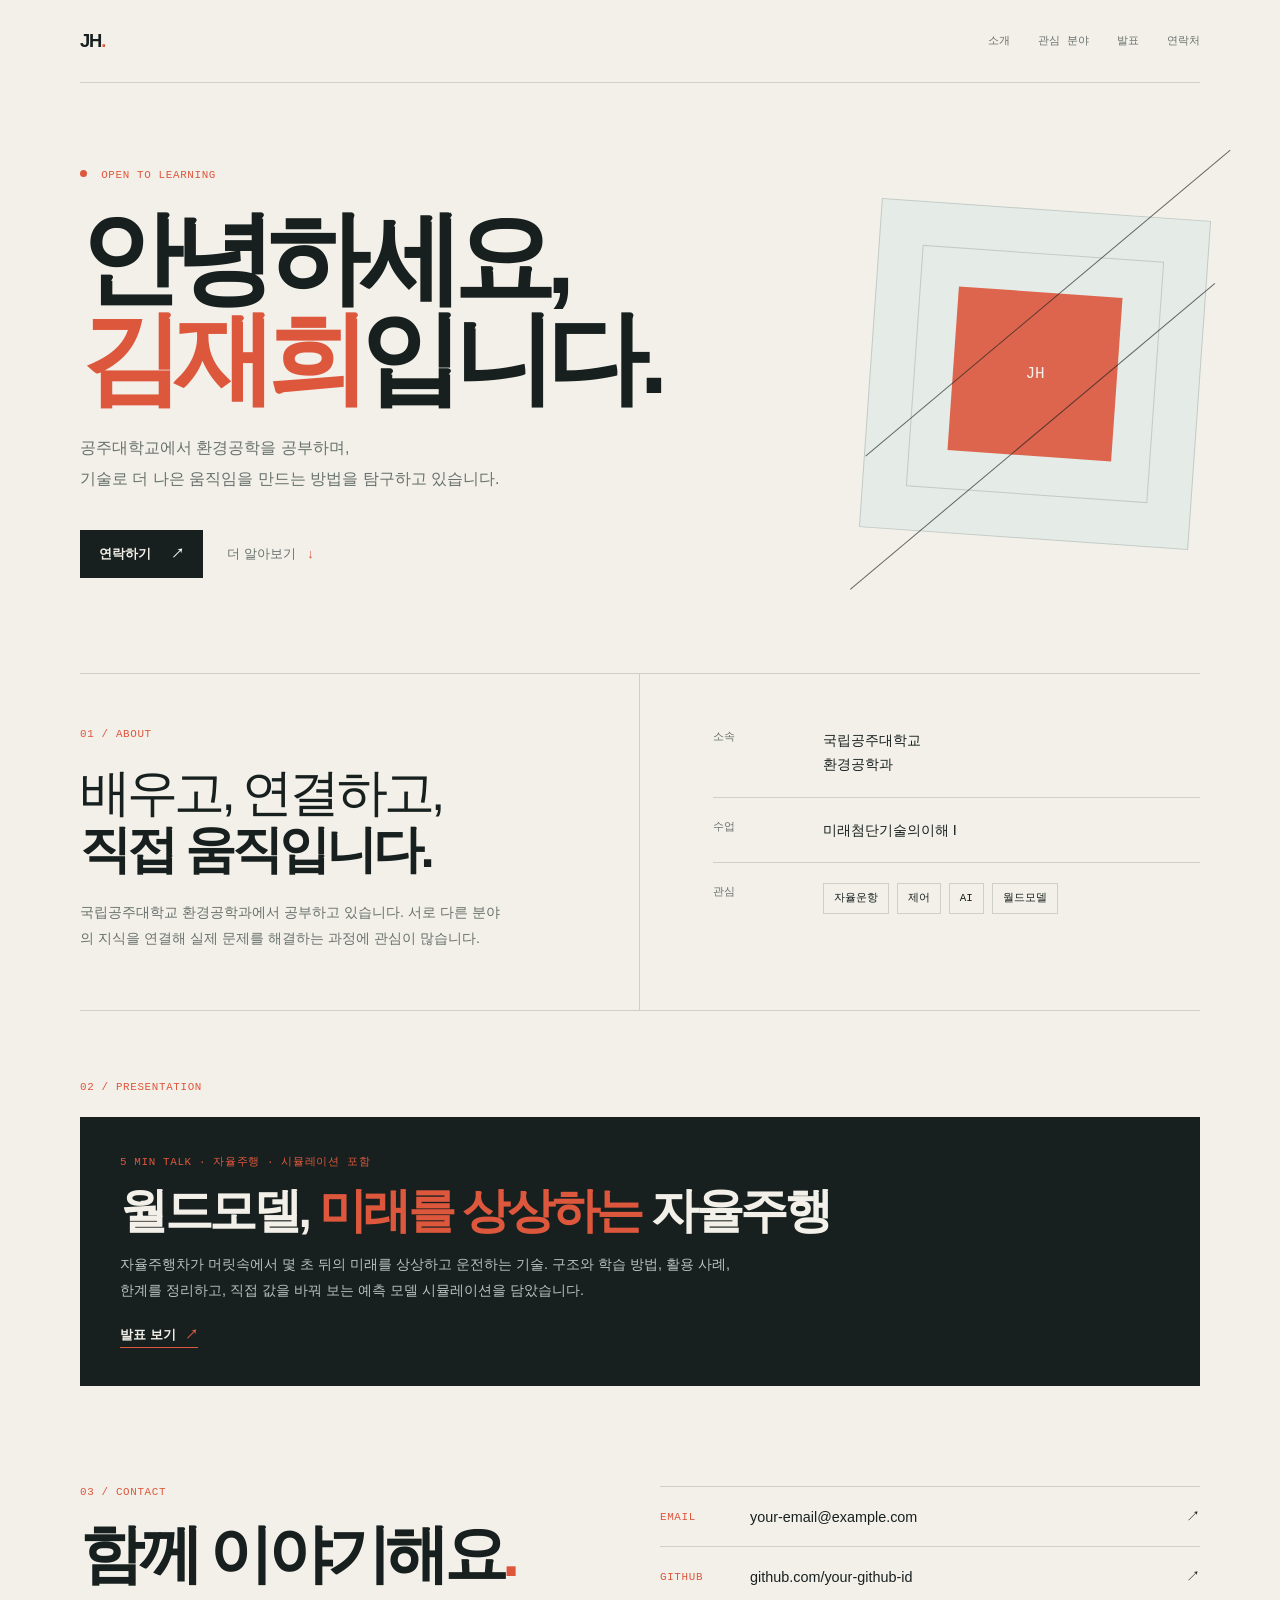
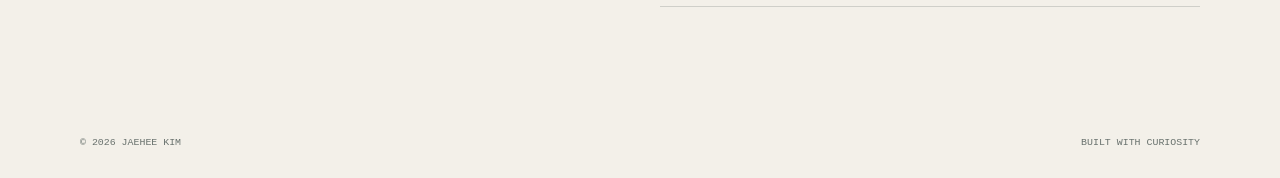
==== about.html @ 3a31025e "Make the world model talk the site homepage - Root URL now opens the world model presentation and si" ====
<!doctype html>
<html lang="ko">
<head>
  <meta charset="utf-8">
  <meta name="viewport" content="width=device-width, initial-scale=1">
  <meta name="description" content="김재희의 개인 소개 페이지">
  <title>김재희 | 개인 소개</title>
  <link rel="stylesheet" href="styles.css?v=2">
</head>
<body>
  <main class="page-shell">
    <nav class="topbar" aria-label="페이지 메뉴">
      <a class="brand" href="#top">JH<span>.</span></a>
      <div class="nav-links">
        <a href="#about">소개</a>
        <a href="#interests">관심 분야</a>
        <a href="./">발표</a>
        <a href="#contact">연락처</a>
      </div>
    </nav>

    <section class="hero" id="top">
      <div class="hero-copy">
        <p class="eyebrow"><span class="status-dot"></span> OPEN TO LEARNING</p>
        <h1>안녕하세요,<br><em>김재희</em>입니다.</h1>
        <p class="intro">공주대학교에서 환경공학을 공부하며,<br>기술로 더 나은 움직임을 만드는 방법을 탐구하고 있습니다.</p>
        <div class="hero-actions">
          <a class="button button-primary" href="#contact">연락하기 <span aria-hidden="true">↗</span></a>
          <a class="text-link" href="#about">더 알아보기 <span aria-hidden="true">↓</span></a>
        </div>
      </div>
      <div class="hero-mark" aria-hidden="true">
        <span class="mark-line line-one"></span>
        <span class="mark-line line-two"></span>
        <span class="mark-core">JH</span>
      </div>
    </section>

    <section class="info-grid" id="about">
      <article class="info-panel about-panel">
        <p class="section-label">01 / ABOUT</p>
        <h2>배우고, 연결하고,<br><strong>직접 움직입니다.</strong></h2>
        <p>국립공주대학교 환경공학과에서 공부하고 있습니다. 서로 다른 분야의 지식을 연결해 실제 문제를 해결하는 과정에 관심이 많습니다.</p>
      </article>

      <article class="info-panel detail-panel" id="interests">
        <div class="detail-row">
          <span class="detail-label">소속</span>
          <span>국립공주대학교<br>환경공학과</span>
        </div>
        <div class="detail-row">
          <span class="detail-label">수업</span>
          <span>미래첨단기술의이해 I</span>
        </div>
        <div class="detail-row interest-row">
          <span class="detail-label">관심</span>
          <div class="tag-list">
            <span class="tag">자율운항</span>
            <span class="tag">제어</span>
            <span class="tag">AI</span>
            <span class="tag">월드모델</span>
          </div>
        </div>
      </article>
    </section>

    <section class="talk-section" id="talk">
      <p class="section-label">02 / PRESENTATION</p>
      <a class="talk-card" href="./">
        <span class="talk-meta">5 MIN TALK · 자율주행 · 시뮬레이션 포함</span>
        <span class="talk-title">월드모델, <em>미래를 상상하는</em> 자율주행</span>
        <span class="talk-desc">자율주행차가 머릿속에서 몇 초 뒤의 미래를 상상하고 운전하는 기술. 구조와 학습 방법, 활용 사례, 한계를 정리하고, 직접 값을 바꿔 보는 예측 모델 시뮬레이션을 담았습니다.</span>
        <span class="talk-go">발표 보기 <span aria-hidden="true">↗</span></span>
      </a>
    </section>

    <section class="contact-section" id="contact">
      <div>
        <p class="section-label">03 / CONTACT</p>
        <h2>함께 이야기해요<span>.</span></h2>
      </div>
      <div class="contact-links">
        <!-- 아래 두 링크의 href와 표시 글자를 본인의 정보로 바꿔주세요. -->
        <a class="contact-link" href="mailto:your-email@example.com">
          <span class="contact-type">EMAIL</span>
          <span>your-email@example.com</span>
          <span class="arrow" aria-hidden="true">↗</span>
        </a>
        <a class="contact-link" href="https://github.com/your-github-id" target="_blank" rel="noreferrer">
          <span class="contact-type">GITHUB</span>
          <span>github.com/your-github-id</span>
          <span class="arrow" aria-hidden="true">↗</span>
        </a>
      </div>
    </section>

    <footer>
      <span>© 2026 JAEHEE KIM</span>
      <span>BUILT WITH CURIOSITY</span>
    </footer>
  </main>
</body>
</html>
---- styles.css ----
:root {
  --ink: #17201f;
  --muted: #68716d;
  --paper: #f3f0e9;
  --panel: #e5ece7;
  --accent: #dd573d;
  --line: rgba(23, 32, 31, 0.16);
  --mono: 'Courier New', monospace;
  --sans: 'Trebuchet MS', 'Malgun Gothic', sans-serif;
}

* {
  box-sizing: border-box;
}

html {
  scroll-behavior: smooth;
}

body {
  margin: 0;
  color: var(--ink);
  background: var(--paper);
  font-family: var(--sans);
  -webkit-font-smoothing: antialiased;
}

a {
  color: inherit;
  text-decoration: none;
}

.page-shell {
  width: min(1120px, calc(100% - 48px));
  margin: 0 auto;
}

.topbar {
  display: flex;
  align-items: center;
  justify-content: space-between;
  padding: 30px 0;
  border-bottom: 1px solid var(--line);
}

.brand {
  font-size: 1.15rem;
  font-weight: 700;
  letter-spacing: -0.06em;
}

.brand span,
.contact-section h2 span {
  color: var(--accent);
}

.nav-links {
  display: flex;
  gap: 28px;
  color: var(--muted);
  font-family: var(--mono);
  font-size: 0.68rem;
}

.nav-links a:hover,
.text-link:hover {
  color: var(--accent);
}

.hero {
  display: grid;
  grid-template-columns: 1fr 0.62fr;
  min-height: 590px;
  align-items: center;
  gap: 40px;
  padding: 75px 0 84px;
}

.eyebrow,
.section-label,
.contact-type {
  margin: 0;
  color: var(--accent);
  font-family: var(--mono);
  font-size: 0.68rem;
  letter-spacing: 0.06em;
}

.status-dot {
  display: inline-block;
  width: 7px;
  height: 7px;
  margin-right: 7px;
  border-radius: 50%;
  background: var(--accent);
  vertical-align: 1px;
}

h1,
h2,
p {
  margin-top: 0;
}

h1 {
  max-width: 720px;
  margin: 27px 0 25px;
  font-size: clamp(3.2rem, 8vw, 6.5rem);
  line-height: 0.98;
  letter-spacing: -0.085em;
  font-weight: 600;
}

h1 em {
  color: var(--accent);
  font-style: normal;
}

.intro {
  color: var(--muted);
  font-size: 1rem;
  line-height: 1.9;
}

.hero-actions {
  display: flex;
  align-items: center;
  gap: 24px;
  margin-top: 36px;
}

.button {
  display: inline-flex;
  align-items: center;
  gap: 20px;
  padding: 15px 19px;
  font-size: 0.82rem;
  font-weight: 700;
}

.button-primary {
  color: var(--paper);
  background: var(--ink);
}

.button-primary:hover {
  background: var(--accent);
}

.text-link {
  color: var(--muted);
  font-size: 0.82rem;
}

.text-link span {
  margin-left: 8px;
  color: var(--accent);
}

.hero-mark {
  position: relative;
  width: min(330px, 100%);
  aspect-ratio: 1;
  justify-self: end;
  border: 1px solid var(--line);
  background: var(--panel);
  transform: rotate(4deg);
}

.hero-mark::before,
.hero-mark::after {
  position: absolute;
  content: '';
  inset: 13%;
  border: 1px solid var(--line);
}

.hero-mark::after {
  inset: 25%;
  background: var(--accent);
  border: 0;
  opacity: 0.9;
}

.mark-line {
  position: absolute;
  z-index: 1;
  display: block;
  width: 145%;
  height: 1px;
  background: var(--ink);
  opacity: 0.65;
  transform: rotate(-44deg);
}

.line-one { top: 28%; left: -20%; }
.line-two { top: 69%; left: -22%; }

.mark-core {
  position: absolute;
  z-index: 2;
  top: 50%;
  left: 50%;
  color: var(--paper);
  font-family: var(--mono);
  font-size: 1rem;
  transform: translate(-50%, -50%) rotate(-4deg);
}

.info-grid {
  display: grid;
  grid-template-columns: 1fr 1fr;
  border-top: 1px solid var(--line);
  border-bottom: 1px solid var(--line);
}

.info-panel {
  padding: 54px 0 58px;
}

.about-panel {
  padding-right: 13%;
  border-right: 1px solid var(--line);
}

.detail-panel {
  padding-left: 13%;
}

.info-panel h2 {
  margin: 24px 0 20px;
  font-size: clamp(1.8rem, 4vw, 3.25rem);
  line-height: 1.12;
  letter-spacing: -0.075em;
  font-weight: 500;
}

.info-panel h2 strong {
  font-weight: 700;
}

.info-panel p:last-child {
  max-width: 420px;
  margin-bottom: 0;
  color: var(--muted);
  font-size: 0.9rem;
  line-height: 1.85;
}

.detail-row {
  display: grid;
  grid-template-columns: 90px 1fr;
  gap: 20px;
  padding: 20px 0;
  border-bottom: 1px solid var(--line);
  font-size: 0.9rem;
  line-height: 1.7;
}

.detail-row:first-child { padding-top: 0; }
.detail-row:last-child { border-bottom: 0; }

.detail-label {
  color: var(--muted);
  font-family: var(--mono);
  font-size: 0.68rem;
}

.tag-list {
  display: flex;
  flex-wrap: wrap;
  gap: 8px;
}

.tag {
  padding: 5px 10px;
  border: 1px solid var(--line);
  font-family: var(--mono);
  font-size: 0.68rem;
}

.talk-section {
  padding: 70px 0 0;
}

.talk-card {
  display: grid;
  gap: 14px;
  margin-top: 24px;
  padding: 38px 40px;
  color: var(--paper);
  background: var(--ink);
  transition: background 180ms ease;
}

.talk-card:hover { background: #222d2b; }

.talk-meta {
  color: var(--accent);
  font-family: var(--mono);
  font-size: 0.68rem;
  letter-spacing: 0.06em;
}

.talk-title {
  font-size: clamp(1.8rem, 4vw, 3rem);
  font-weight: 600;
  line-height: 1.15;
  letter-spacing: -0.07em;
  word-break: keep-all;
}

.talk-title em {
  color: var(--accent);
  font-style: normal;
}

.talk-desc {
  max-width: 640px;
  color: #b9c1bd;
  font-size: 0.9rem;
  line-height: 1.8;
  word-break: keep-all;
}

.talk-go {
  justify-self: start;
  margin-top: 8px;
  padding-bottom: 3px;
  border-bottom: 1px solid var(--accent);
  font-size: 0.82rem;
  font-weight: 700;
}

.talk-go span {
  display: inline-block;
  margin-left: 6px;
  color: var(--accent);
  transition: transform 180ms ease;
}

.talk-card:hover .talk-go span { transform: translate(3px, -3px); }

.contact-section {
  display: grid;
  grid-template-columns: 1fr 1fr;
  gap: 40px;
  padding: 100px 0 110px;
}

.contact-section h2 {
  margin: 24px 0 0;
  font-size: clamp(2.2rem, 5vw, 4.5rem);
  line-height: 1;
  letter-spacing: -0.085em;
  font-weight: 600;
}

.contact-links {
  align-self: end;
}

.contact-link {
  display: grid;
  grid-template-columns: 78px 1fr auto;
  gap: 12px;
  align-items: center;
  padding: 20px 0;
  border-bottom: 1px solid var(--line);
  font-size: 0.9rem;
}

.contact-link:first-child {
  border-top: 1px solid var(--line);
}

.contact-link:hover .arrow {
  color: var(--accent);
  transform: translate(3px, -3px);
}

.arrow {
  transition: transform 180ms ease;
}

footer {
  display: flex;
  justify-content: space-between;
  padding: 20px 0 30px;
  color: var(--muted);
  font-family: var(--mono);
  font-size: 0.62rem;
}

@media (max-width: 700px) {
  .page-shell { width: min(100% - 32px, 560px); }
  .topbar { padding: 22px 0; }
  .nav-links { gap: 14px; font-size: 0.6rem; }
  .hero { display: block; min-height: auto; padding: 76px 0 82px; }
  h1 { font-size: clamp(3rem, 16vw, 5rem); }
  .hero-mark { width: 190px; margin: 62px 8px 0 auto; }
  .info-grid,
  .contact-section { grid-template-columns: 1fr; }
  .about-panel { padding-right: 0; border-right: 0; border-bottom: 1px solid var(--line); }
  .detail-panel { padding-left: 0; }
  .contact-section { gap: 55px; padding: 78px 0 88px; }
  .talk-section { padding-top: 56px; }
  .talk-card { padding: 28px 22px; }
  footer { gap: 20px; line-height: 1.5; }
}
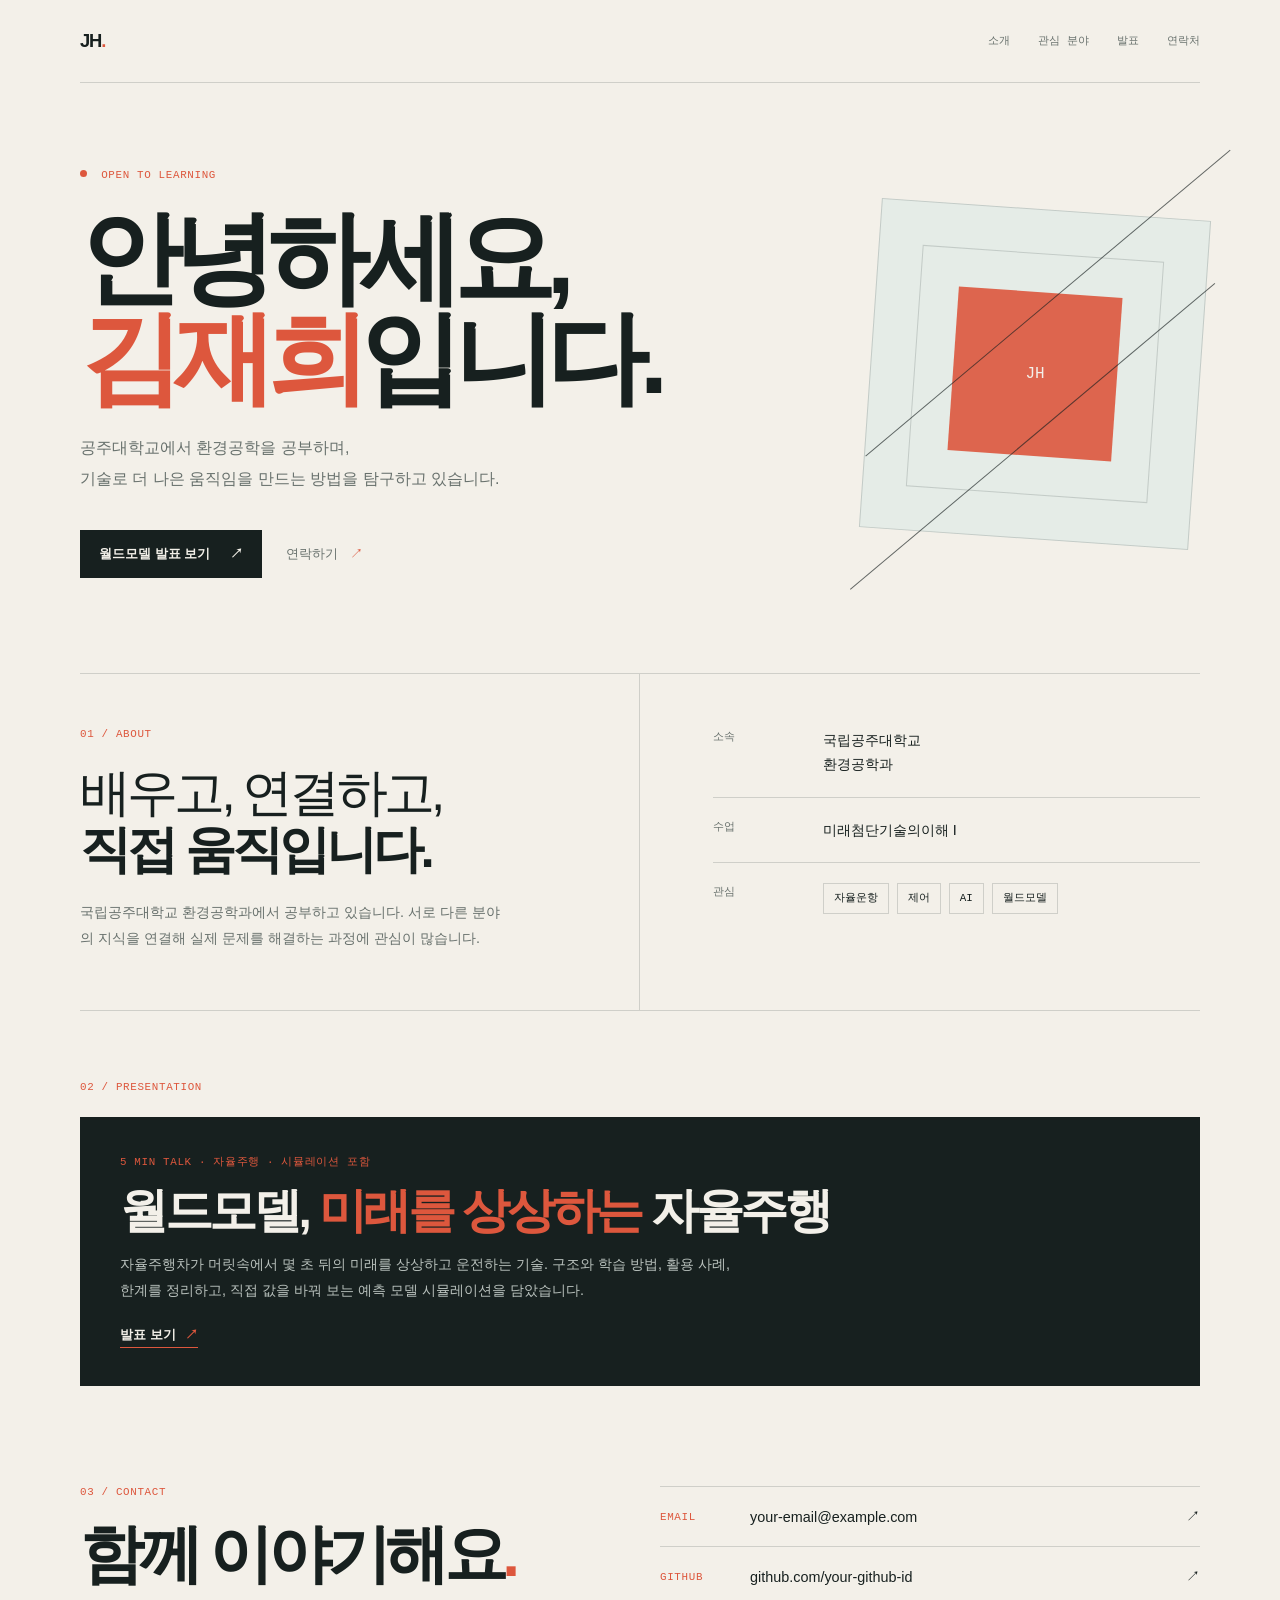
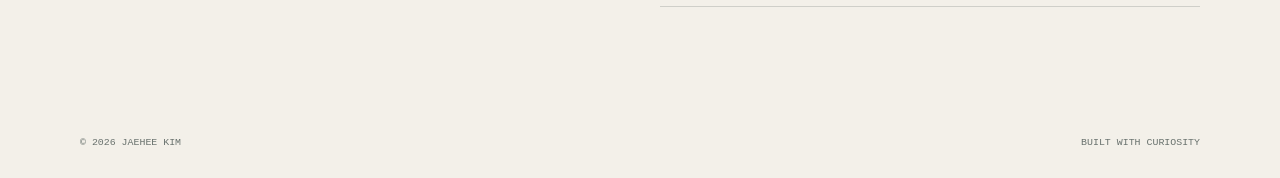
==== commit a3325aed: "Make navigation between the talk and intro page clearer - JH logo on the talk now returns to the fir" ====
--- a/about.html
+++ b/about.html
@@ -25,9 +25,9 @@
         <h1>안녕하세요,<br><em>김재희</em>입니다.</h1>
         <p class="intro">공주대학교에서 환경공학을 공부하며,<br>기술로 더 나은 움직임을 만드는 방법을 탐구하고 있습니다.</p>
         <div class="hero-actions">
-          <a class="button button-primary" href="#contact">연락하기 <span aria-hidden="true">↗</span></a>
-          <a class="text-link" href="#about">더 알아보기 <span aria-hidden="true">↓</span></a>
-        </div>
+          <a class="button button-primary" href="./">월드모델 발표 보기 <span aria-hidden="true">↗</span></a>
+          <a class="text-link" href="#contact">연락하기 <span aria-hidden="true">↗</span></a>
+                  </div>
       </div>
       <div class="hero-mark" aria-hidden="true">
         <span class="mark-line line-one"></span>
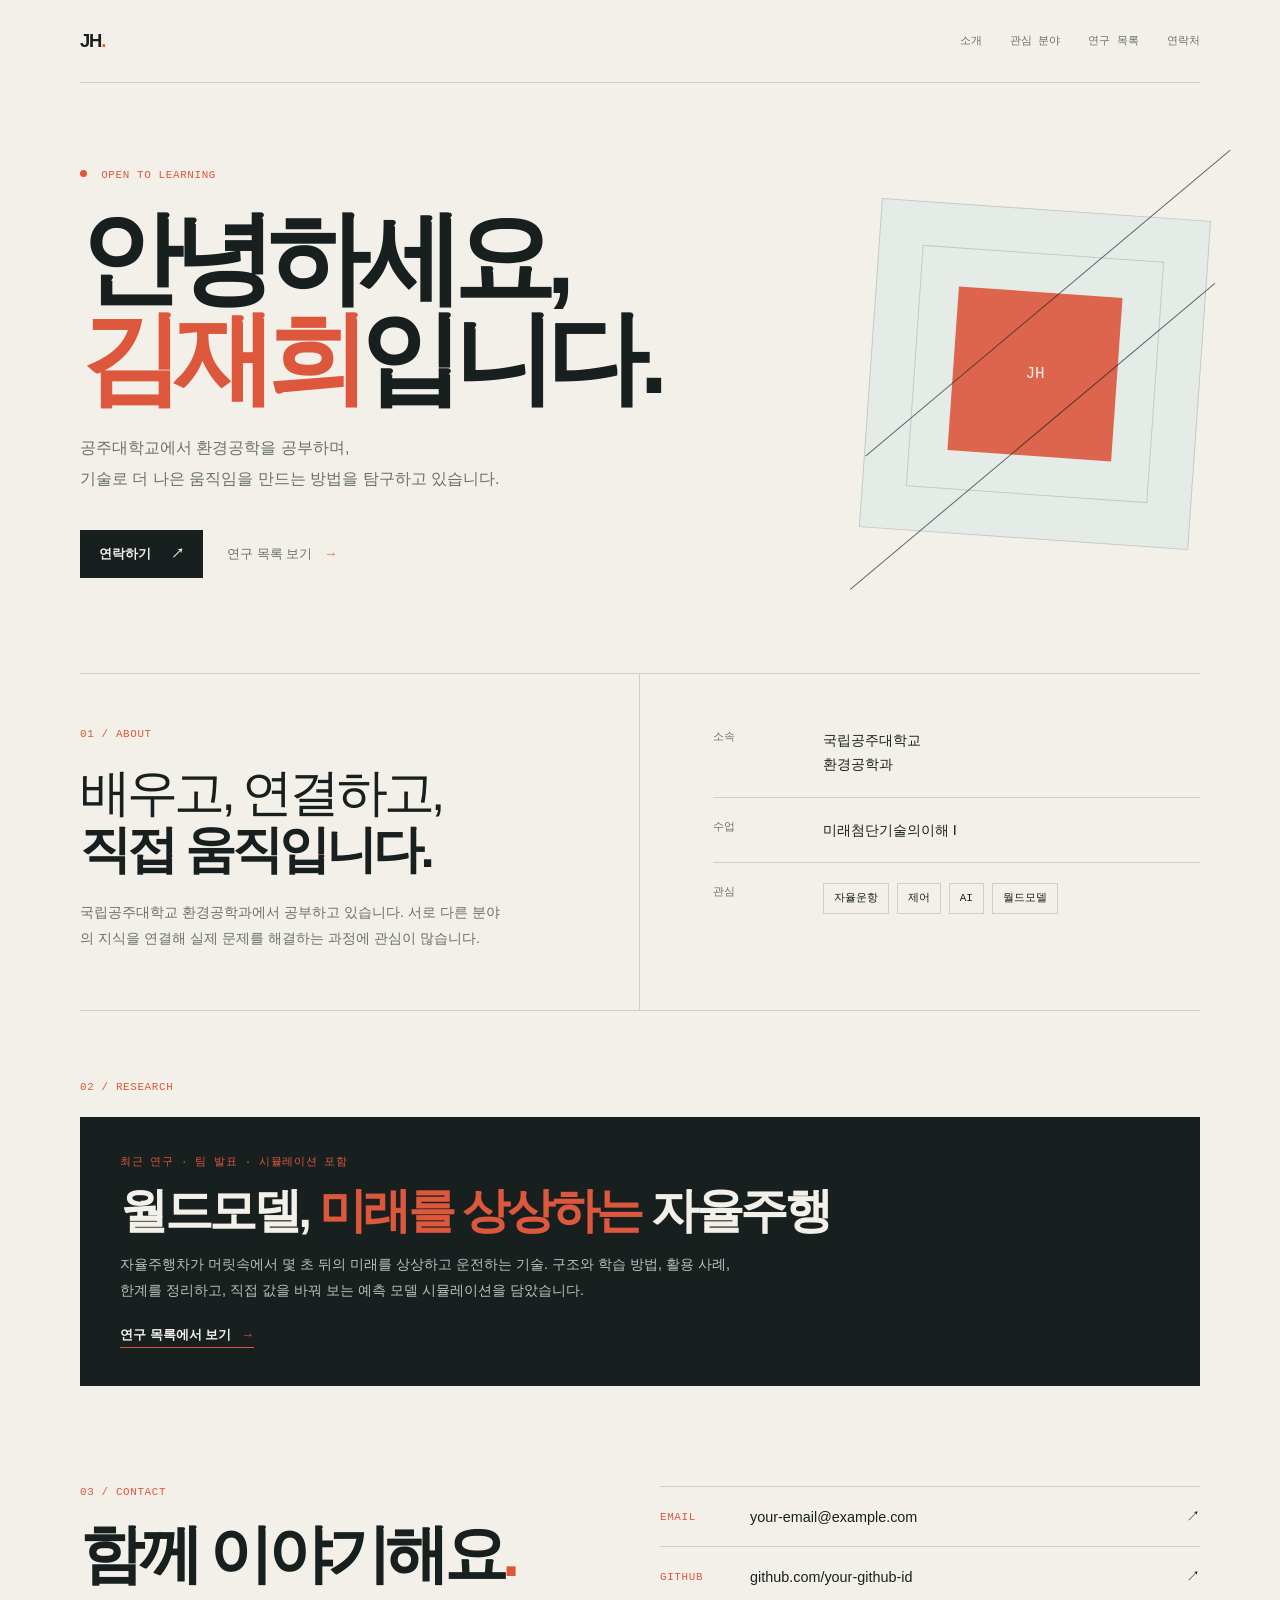
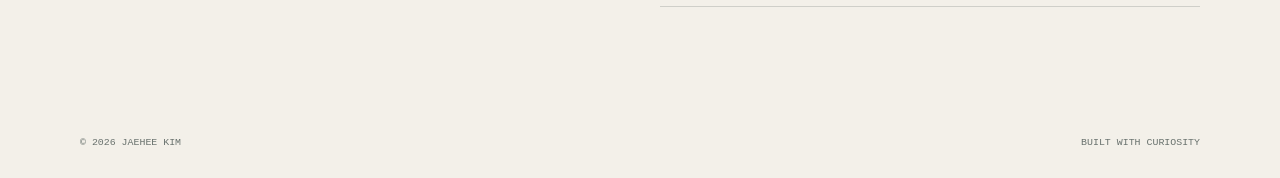
==== commit e271d9ae: "Separate personal intro from research and credit the talk team - Homepage is the personal intro agai" ====
--- a/about.html
+++ b/about.html
@@ -2,102 +2,12 @@
 <html lang="ko">
 <head>
   <meta charset="utf-8">
-  <meta name="viewport" content="width=device-width, initial-scale=1">
-  <meta name="description" content="김재희의 개인 소개 페이지">
   <title>김재희 | 개인 소개</title>
-  <link rel="stylesheet" href="styles.css?v=2">
+  <link rel="canonical" href="https://goodmanson15-ship-it.github.io/">
+  <meta http-equiv="refresh" content="0; url=./">
+  <script>location.replace('./' + location.hash);</script>
 </head>
 <body>
-  <main class="page-shell">
-    <nav class="topbar" aria-label="페이지 메뉴">
-      <a class="brand" href="#top">JH<span>.</span></a>
-      <div class="nav-links">
-        <a href="#about">소개</a>
-        <a href="#interests">관심 분야</a>
-        <a href="./">발표</a>
-        <a href="#contact">연락처</a>
-      </div>
-    </nav>
-
-    <section class="hero" id="top">
-      <div class="hero-copy">
-        <p class="eyebrow"><span class="status-dot"></span> OPEN TO LEARNING</p>
-        <h1>안녕하세요,<br><em>김재희</em>입니다.</h1>
-        <p class="intro">공주대학교에서 환경공학을 공부하며,<br>기술로 더 나은 움직임을 만드는 방법을 탐구하고 있습니다.</p>
-        <div class="hero-actions">
-          <a class="button button-primary" href="./">월드모델 발표 보기 <span aria-hidden="true">↗</span></a>
-          <a class="text-link" href="#contact">연락하기 <span aria-hidden="true">↗</span></a>
-                  </div>
-      </div>
-      <div class="hero-mark" aria-hidden="true">
-        <span class="mark-line line-one"></span>
-        <span class="mark-line line-two"></span>
-        <span class="mark-core">JH</span>
-      </div>
-    </section>
-
-    <section class="info-grid" id="about">
-      <article class="info-panel about-panel">
-        <p class="section-label">01 / ABOUT</p>
-        <h2>배우고, 연결하고,<br><strong>직접 움직입니다.</strong></h2>
-        <p>국립공주대학교 환경공학과에서 공부하고 있습니다. 서로 다른 분야의 지식을 연결해 실제 문제를 해결하는 과정에 관심이 많습니다.</p>
-      </article>
-
-      <article class="info-panel detail-panel" id="interests">
-        <div class="detail-row">
-          <span class="detail-label">소속</span>
-          <span>국립공주대학교<br>환경공학과</span>
-        </div>
-        <div class="detail-row">
-          <span class="detail-label">수업</span>
-          <span>미래첨단기술의이해 I</span>
-        </div>
-        <div class="detail-row interest-row">
-          <span class="detail-label">관심</span>
-          <div class="tag-list">
-            <span class="tag">자율운항</span>
-            <span class="tag">제어</span>
-            <span class="tag">AI</span>
-            <span class="tag">월드모델</span>
-          </div>
-        </div>
-      </article>
-    </section>
-
-    <section class="talk-section" id="talk">
-      <p class="section-label">02 / PRESENTATION</p>
-      <a class="talk-card" href="./">
-        <span class="talk-meta">5 MIN TALK · 자율주행 · 시뮬레이션 포함</span>
-        <span class="talk-title">월드모델, <em>미래를 상상하는</em> 자율주행</span>
-        <span class="talk-desc">자율주행차가 머릿속에서 몇 초 뒤의 미래를 상상하고 운전하는 기술. 구조와 학습 방법, 활용 사례, 한계를 정리하고, 직접 값을 바꿔 보는 예측 모델 시뮬레이션을 담았습니다.</span>
-        <span class="talk-go">발표 보기 <span aria-hidden="true">↗</span></span>
-      </a>
-    </section>
-
-    <section class="contact-section" id="contact">
-      <div>
-        <p class="section-label">03 / CONTACT</p>
-        <h2>함께 이야기해요<span>.</span></h2>
-      </div>
-      <div class="contact-links">
-        <!-- 아래 두 링크의 href와 표시 글자를 본인의 정보로 바꿔주세요. -->
-        <a class="contact-link" href="mailto:your-email@example.com">
-          <span class="contact-type">EMAIL</span>
-          <span>your-email@example.com</span>
-          <span class="arrow" aria-hidden="true">↗</span>
-        </a>
-        <a class="contact-link" href="https://github.com/your-github-id" target="_blank" rel="noreferrer">
-          <span class="contact-type">GITHUB</span>
-          <span>github.com/your-github-id</span>
-          <span class="arrow" aria-hidden="true">↗</span>
-        </a>
-      </div>
-    </section>
-
-    <footer>
-      <span>© 2026 JAEHEE KIM</span>
-      <span>BUILT WITH CURIOSITY</span>
-    </footer>
-  </main>
+  <p>소개 페이지가 이동했습니다: <a href="./">goodmanson15-ship-it.github.io</a></p>
 </body>
-</html>+</html>
